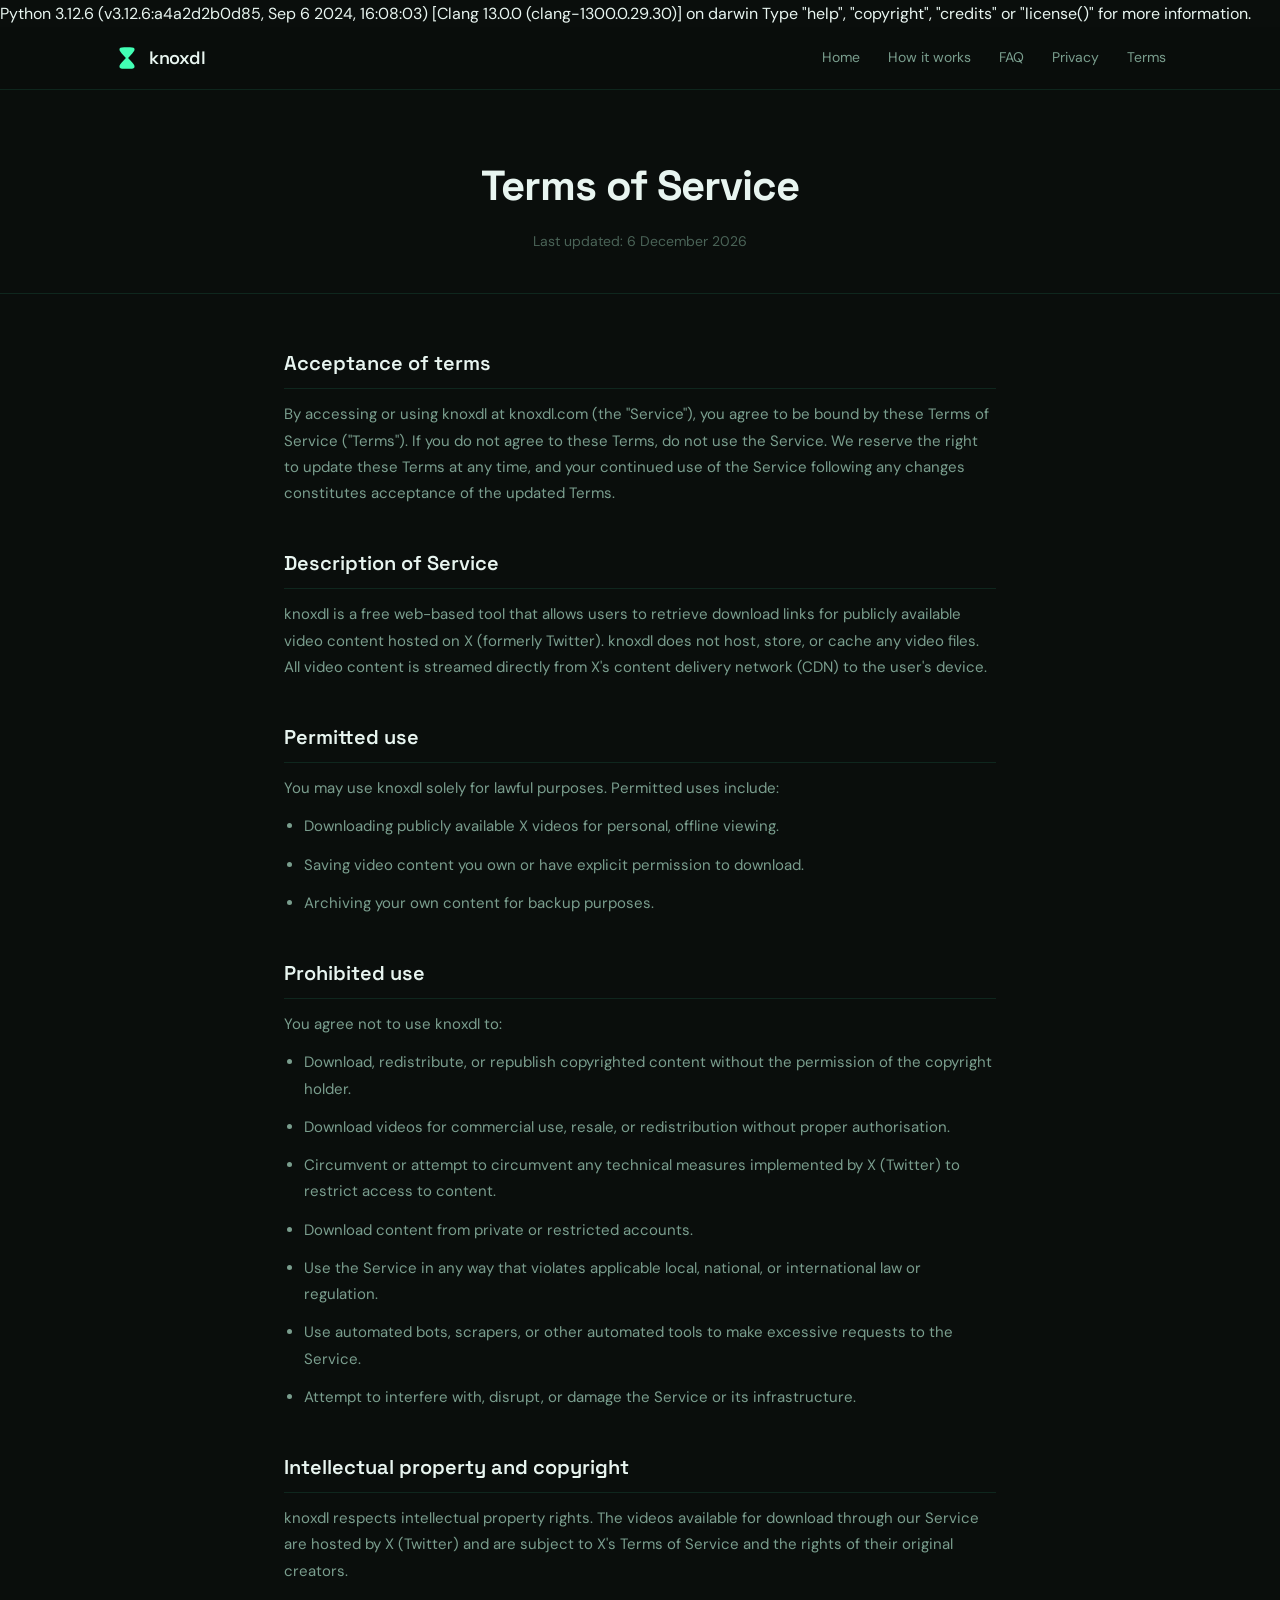
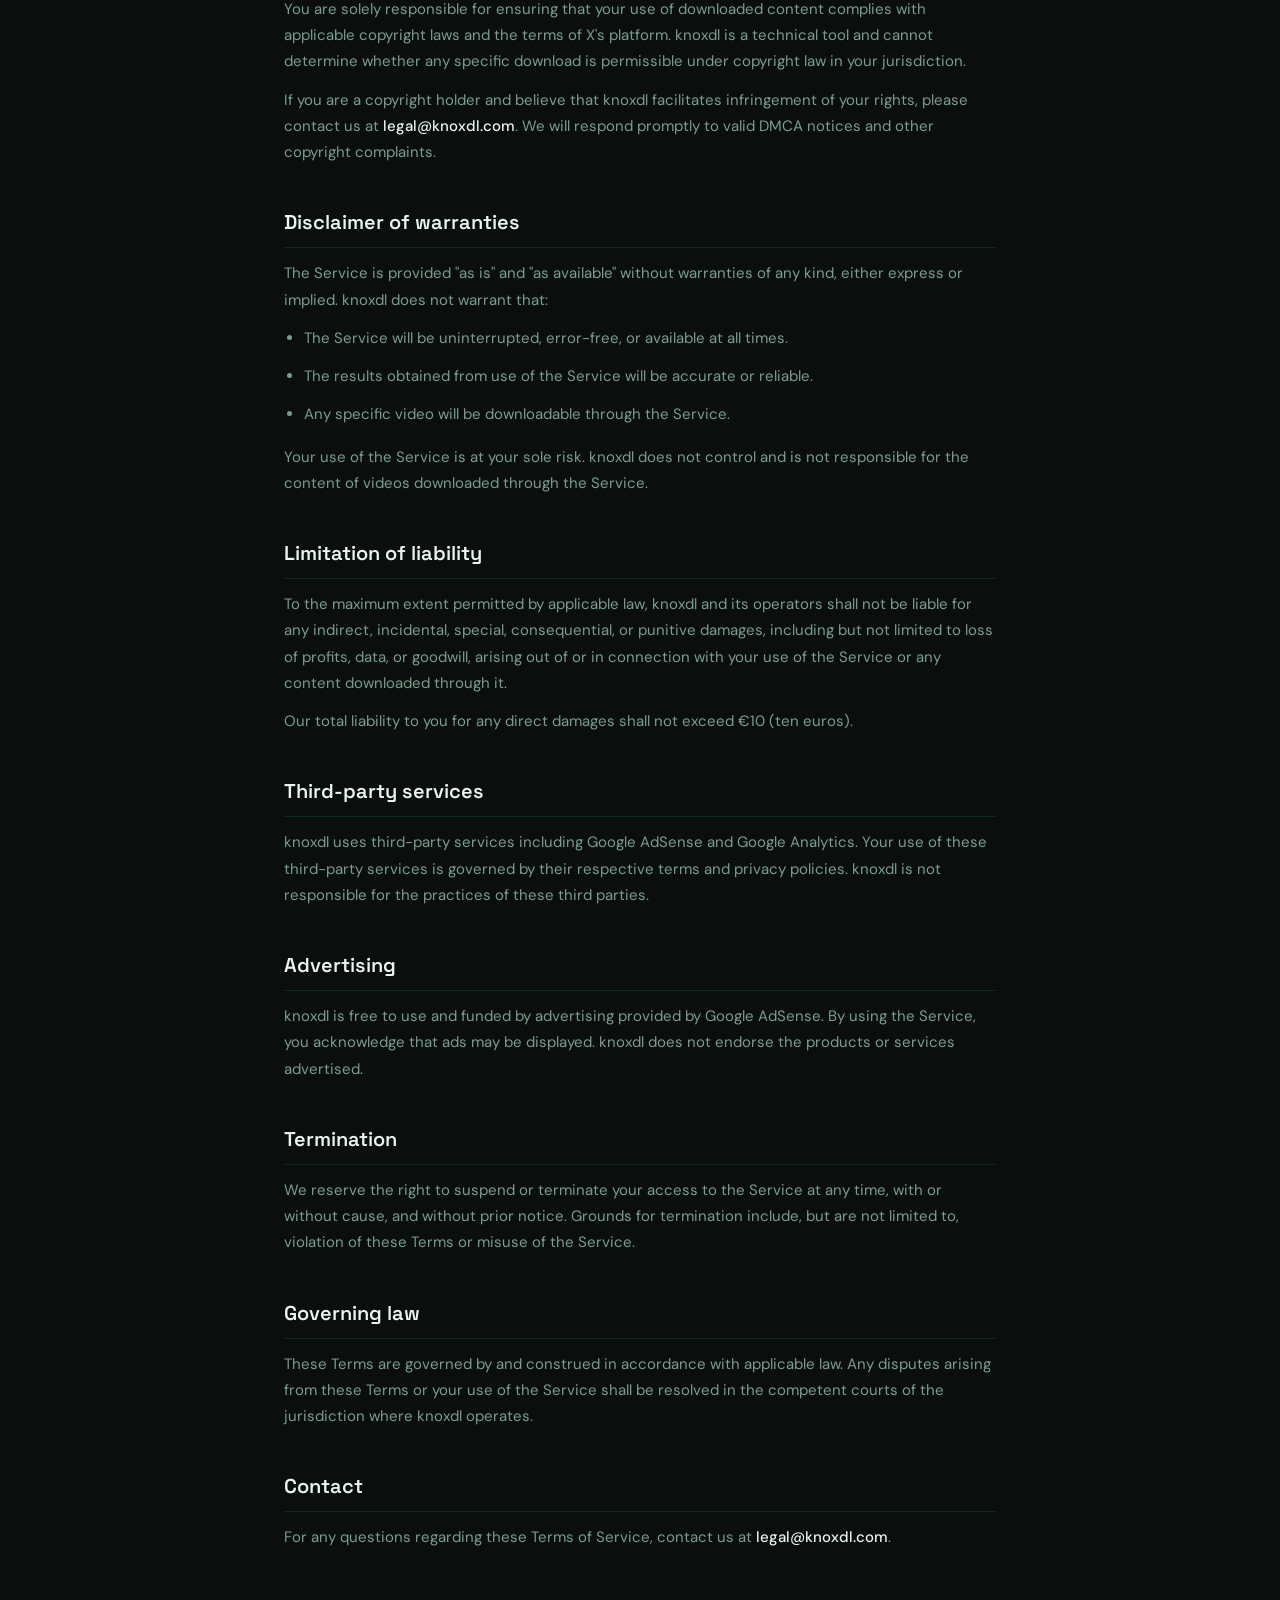
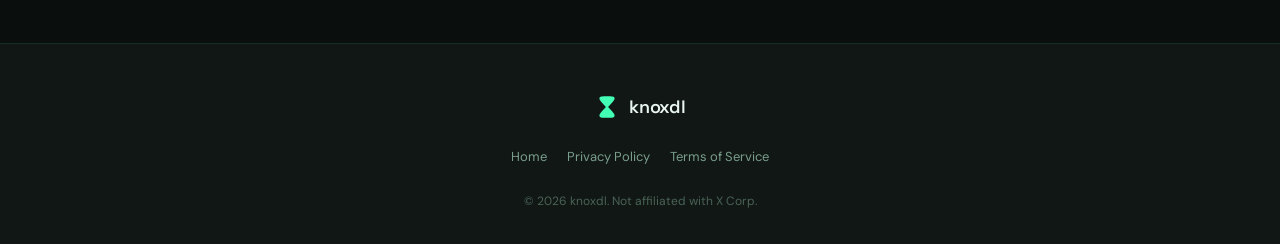
==== terms.html @ 72171e68 "Add files via upload" ====
Python 3.12.6 (v3.12.6:a4a2d2b0d85, Sep  6 2024, 16:08:03) [Clang 13.0.0 (clang-1300.0.29.30)] on darwin
Type "help", "copyright", "credits" or "license()" for more information.
<!DOCTYPE html>
<html lang="en">
<head>
  <meta charset="UTF-8" />
  <meta name="viewport" content="width=device-width, initial-scale=1.0" />
  <title>Terms of Service – knoxdl</title>
  <meta name="description" content="knoxdl Terms of Service — rules and conditions for using our free X video downloader." />
  <link rel="canonical" href="https://knoxdl.com/terms.html" />
  <link rel="icon" type="image/svg+xml" href="data:image/svg+xml,%3Csvg viewBox='0 0 24 24' fill='none' xmlns='http://www.w3.org/2000/svg'%3E%3Cpath d='M5.19825 3.29918C5.80046 2 7.86697 2 12 2C16.133 2 18.1995 2 18.8017 3.29918C18.8535 3.41086 18.8972 3.52686 18.9323 3.6461C19.3414 5.0333 17.8802 6.64111 14.9577 9.85674L13 12L14.9577 14.1433C17.8802 17.3589 19.3414 18.9667 18.9323 20.3539C18.8972 20.4731 18.8535 20.5891 18.8017 20.7008C18.1995 22 16.133 22 12 22C7.86697 22 5.80046 22 5.19825 20.7008C5.14649 20.5891 5.10282 20.4731 5.06765 20.3539C4.65857 18.9667 6.11981 17.3589 9.0423 14.1433L11 12L9.0423 9.85674C6.11981 6.64111 4.65857 5.0333 5.06765 3.6461C5.10282 3.52686 5.14649 3.41086 5.19825 3.29918Z' fill='%2342ffb5'/%3E%3C/svg%3E" />
  <link href="https://fonts.googleapis.com/css2?family=DM+Sans:wght@300;400;500;600&family=Space+Grotesk:wght@400;500;600;700&display=swap" rel="stylesheet" />
  <link rel="stylesheet" href="style.css" />
</head>
<body>

  <nav class="navbar">
    <div class="nav-inner">
      <a href="/" class="brand">
        <svg viewBox="0 0 24 24" fill="none" xmlns="http://www.w3.org/2000/svg" class="brand-logo">
          <path d="M5.19825 3.29918C5.80046 2 7.86697 2 12 2C16.133 2 18.1995 2 18.8017 3.29918C18.8535 3.41086 18.8972 3.52686 18.9323 3.6461C19.3414 5.0333 17.8802 6.64111 14.9577 9.85674L13 12L14.9577 14.1433C17.8802 17.3589 19.3414 18.9667 18.9323 20.3539C18.8972 20.4731 18.8535 20.5891 18.8017 20.7008C18.1995 22 16.133 22 12 22C7.86697 22 5.80046 22 5.19825 20.7008C5.14649 20.5891 5.10282 20.4731 5.06765 20.3539C4.65857 18.9667 6.11981 17.3589 9.0423 14.1433L11 12L9.0423 9.85674C6.11981 6.64111 4.65857 5.0333 5.06765 3.6461C5.10282 3.52686 5.14649 3.41086 5.19825 3.29918Z" fill="#42ffb5"/>
        </svg>
        <span class="brand-name">knoxdl</span>
      </a>
      <div class="nav-links">
        <a href="/">Home</a>
        <a href="/#how-to-use">How it works</a>
        <a href="/#faq">FAQ</a>
        <a href="privacy.html">Privacy</a>
        <a href="terms.html">Terms</a>
      </div>
    </div>
  </nav>

  <div class="page-hero">
    <div class="container">
      <h1>Terms of Service</h1>
      <p>Last updated: <span id="lastUpdated"></span></p>
    </div>
  </div>

  <div class="page-content">

    <h2>Acceptance of terms</h2>
    <p>By accessing or using knoxdl at knoxdl.com (the "Service"), you agree to be bound by these Terms of Service ("Terms"). If you do not agree to these Terms, do not use the Service. We reserve the right to update these Terms at any time, and your continued use of the Service following any changes constitutes acceptance of the updated Terms.</p>

    <h2>Description of Service</h2>
    <p>knoxdl is a free web-based tool that allows users to retrieve download links for publicly available video content hosted on X (formerly Twitter). knoxdl does not host, store, or cache any video files. All video content is streamed directly from X's content delivery network (CDN) to the user's device.</p>

    <h2>Permitted use</h2>
    <p>You may use knoxdl solely for lawful purposes. Permitted uses include:</p>
    <ul>
      <li>Downloading publicly available X videos for personal, offline viewing.</li>
      <li>Saving video content you own or have explicit permission to download.</li>
      <li>Archiving your own content for backup purposes.</li>
    </ul>

    <h2>Prohibited use</h2>
    <p>You agree not to use knoxdl to:</p>
    <ul>
      <li>Download, redistribute, or republish copyrighted content without the permission of the copyright holder.</li>
      <li>Download videos for commercial use, resale, or redistribution without proper authorisation.</li>
      <li>Circumvent or attempt to circumvent any technical measures implemented by X (Twitter) to restrict access to content.</li>
      <li>Download content from private or restricted accounts.</li>
      <li>Use the Service in any way that violates applicable local, national, or international law or regulation.</li>
      <li>Use automated bots, scrapers, or other automated tools to make excessive requests to the Service.</li>
      <li>Attempt to interfere with, disrupt, or damage the Service or its infrastructure.</li>
    </ul>

    <h2>Intellectual property and copyright</h2>
    <p>knoxdl respects intellectual property rights. The videos available for download through our Service are hosted by X (Twitter) and are subject to X's Terms of Service and the rights of their original creators.</p>
    <p>You are solely responsible for ensuring that your use of downloaded content complies with applicable copyright laws and the terms of X's platform. knoxdl is a technical tool and cannot determine whether any specific download is permissible under copyright law in your jurisdiction.</p>
    <p>If you are a copyright holder and believe that knoxdl facilitates infringement of your rights, please contact us at <strong>legal@knoxdl.com</strong>. We will respond promptly to valid DMCA notices and other copyright complaints.</p>

    <h2>Disclaimer of warranties</h2>
    <p>The Service is provided "as is" and "as available" without warranties of any kind, either express or implied. knoxdl does not warrant that:</p>
    <ul>
      <li>The Service will be uninterrupted, error-free, or available at all times.</li>
      <li>The results obtained from use of the Service will be accurate or reliable.</li>
      <li>Any specific video will be downloadable through the Service.</li>
    </ul>
    <p>Your use of the Service is at your sole risk. knoxdl does not control and is not responsible for the content of videos downloaded through the Service.</p>

    <h2>Limitation of liability</h2>
    <p>To the maximum extent permitted by applicable law, knoxdl and its operators shall not be liable for any indirect, incidental, special, consequential, or punitive damages, including but not limited to loss of profits, data, or goodwill, arising out of or in connection with your use of the Service or any content downloaded through it.</p>
    <p>Our total liability to you for any direct damages shall not exceed €10 (ten euros).</p>

    <h2>Third-party services</h2>
    <p>knoxdl uses third-party services including Google AdSense and Google Analytics. Your use of these third-party services is governed by their respective terms and privacy policies. knoxdl is not responsible for the practices of these third parties.</p>

    <h2>Advertising</h2>
    <p>knoxdl is free to use and funded by advertising provided by Google AdSense. By using the Service, you acknowledge that ads may be displayed. knoxdl does not endorse the products or services advertised.</p>

    <h2>Termination</h2>
    <p>We reserve the right to suspend or terminate your access to the Service at any time, with or without cause, and without prior notice. Grounds for termination include, but are not limited to, violation of these Terms or misuse of the Service.</p>

    <h2>Governing law</h2>
    <p>These Terms are governed by and construed in accordance with applicable law. Any disputes arising from these Terms or your use of the Service shall be resolved in the competent courts of the jurisdiction where knoxdl operates.</p>

    <h2>Contact</h2>
    <p>For any questions regarding these Terms of Service, contact us at <strong>legal@knoxdl.com</strong>.</p>

  </div>

  <footer class="footer">
    <div class="container footer-inner">
      <div class="footer-brand">
        <a href="/" class="brand">
          <svg viewBox="0 0 24 24" fill="none" xmlns="http://www.w3.org/2000/svg" class="brand-logo">
            <path d="M5.19825 3.29918C5.80046 2 7.86697 2 12 2C16.133 2 18.1995 2 18.8017 3.29918C18.8535 3.41086 18.8972 3.52686 18.9323 3.6461C19.3414 5.0333 17.8802 6.64111 14.9577 9.85674L13 12L14.9577 14.1433C17.8802 17.3589 19.3414 18.9667 18.9323 20.3539C18.8972 20.4731 18.8535 20.5891 18.8017 20.7008C18.1995 22 16.133 22 12 22C7.86697 22 5.80046 22 5.19825 20.7008C5.14649 20.5891 5.10282 20.4731 5.06765 20.3539C4.65857 18.9667 6.11981 17.3589 9.0423 14.1433L11 12L9.0423 9.85674C6.11981 6.64111 4.65857 5.0333 5.06765 3.6461C5.10282 3.52686 5.14649 3.41086 5.19825 3.29918Z" fill="#42ffb5"/>
          </svg>
          <span class="brand-name">knoxdl</span>
        </a>
      </div>
      <div class="footer-links">
        <a href="/">Home</a>
        <a href="privacy.html">Privacy Policy</a>
        <a href="terms.html">Terms of Service</a>
      </div>
      <p class="footer-legal">© <span id="year"></span> knoxdl. Not affiliated with X Corp.</p>
    </div>
  </footer>

  <script>
    document.getElementById('year').textContent = new Date().getFullYear();
    document.getElementById('lastUpdated').textContent = new Date().toLocaleDateString('en-GB', { year: 'numeric', month: 'long', day: 'numeric' });
  </script>
</body>
</html>
---- style.css ----
/* ===== KNOXDL STYLESHEET ===== */
/* Inspired by Hyperliquid.xyz — dark bg, #42ffb5 accent green, clean typography */

:root {
  --bg: #0a0e0c;
  --bg-surface: #111714;
  --bg-card: #141a17;
  --bg-card-hover: #1a2320;
  --border: rgba(66,255,181,0.1);
  --border-strong: rgba(66,255,181,0.2);
  --accent: #42ffb5;
  --accent-dim: rgba(66,255,181,0.12);
  --accent-glow: rgba(66,255,181,0.06);
  --text-primary: #e8f5f0;
  --text-secondary: #7a9e8e;
  --text-muted: #4a6357;
  --font-display: 'Space Grotesk', sans-serif;
  --font-body: 'DM Sans', sans-serif;
  --radius: 12px;
  --radius-sm: 8px;
  --radius-lg: 18px;
  --max-w: 1100px;
}

*, *::before, *::after { box-sizing: border-box; margin: 0; padding: 0; }

html { scroll-behavior: smooth; }

body {
  background: var(--bg);
  color: var(--text-primary);
  font-family: var(--font-body);
  font-size: 16px;
  line-height: 1.7;
  -webkit-font-smoothing: antialiased;
}

/* ===== SCROLLBAR ===== */
::-webkit-scrollbar { width: 6px; }
::-webkit-scrollbar-track { background: var(--bg); }
::-webkit-scrollbar-thumb { background: var(--border-strong); border-radius: 3px; }

/* ===== LAYOUT ===== */
.container {
  max-width: var(--max-w);
  margin: 0 auto;
  padding: 0 24px;
}

/* ===== NAVBAR ===== */
.navbar {
  position: sticky;
  top: 0;
  z-index: 100;
  background: rgba(10,14,12,0.88);
  backdrop-filter: blur(18px);
  -webkit-backdrop-filter: blur(18px);
  border-bottom: 1px solid var(--border);
}

.nav-inner {
  max-width: var(--max-w);
  margin: 0 auto;
  padding: 0 24px;
  height: 62px;
  display: flex;
  align-items: center;
  justify-content: space-between;
}

.brand {
  display: flex;
  align-items: center;
  gap: 9px;
  text-decoration: none;
  flex-shrink: 0;
}

.brand-logo {
  width: 26px;
  height: 26px;
  flex-shrink: 0;
}

.brand-name {
  font-family: var(--font-display);
  font-size: 18px;
  font-weight: 600;
  color: var(--text-primary);
  letter-spacing: -0.3px;
}

.nav-links {
  display: flex;
  align-items: center;
  gap: 28px;
}

.nav-links a {
  color: var(--text-secondary);
  text-decoration: none;
  font-size: 14px;
  font-weight: 400;
  transition: color 0.2s;
}

.nav-links a:hover { color: var(--accent); }

.nav-hamburger {
  display: none;
  flex-direction: column;
  gap: 5px;
  background: none;
  border: none;
  cursor: pointer;
  padding: 4px;
}

.nav-hamburger span {
  display: block;
  width: 22px;
  height: 2px;
  background: var(--text-secondary);
  border-radius: 2px;
  transition: 0.2s;
}

.nav-mobile {
  display: none;
  flex-direction: column;
  padding: 12px 24px 20px;
  gap: 2px;
  border-top: 1px solid var(--border);
}

.nav-mobile a {
  color: var(--text-secondary);
  text-decoration: none;
  font-size: 15px;
  padding: 10px 0;
  border-bottom: 1px solid var(--border);
  transition: color 0.2s;
}

.nav-mobile a:hover { color: var(--accent); }
.nav-mobile.open { display: flex; }

/* ===== HERO ===== */
.hero {
  position: relative;
  padding: 80px 0 72px;
  overflow: hidden;
  text-align: center;
}

.hero-glow {
  position: absolute;
  top: -120px;
  left: 50%;
  transform: translateX(-50%);
  width: 700px;
  height: 500px;
  background: radial-gradient(ellipse at center, rgba(66,255,181,0.07) 0%, transparent 70%);
  pointer-events: none;
}

.hero-badge {
  display: inline-block;
  background: var(--accent-dim);
  color: var(--accent);
  border: 1px solid var(--border-strong);
  border-radius: 100px;
  font-size: 12px;
  font-weight: 500;
  letter-spacing: 0.5px;
  padding: 5px 14px;
  margin-bottom: 24px;
  text-transform: uppercase;
}

.hero-title {
  font-family: var(--font-display);
  font-size: clamp(32px, 5vw, 58px);
  font-weight: 700;
  line-height: 1.1;
  letter-spacing: -1.5px;
  color: var(--text-primary);
  margin-bottom: 18px;
}

.hero-title .accent { color: var(--accent); }

.hero-sub {
  color: var(--text-secondary);
  font-size: 17px;
  max-width: 540px;
  margin: 0 auto 40px;
  line-height: 1.65;
}

/* ===== DOWNLOADER CARD ===== */
.downloader-card {
  background: var(--bg-card);
  border: 1px solid var(--border-strong);
  border-radius: var(--radius-lg);
  padding: 28px;
  max-width: 680px;
  margin: 0 auto;
  box-shadow: 0 0 0 1px rgba(66,255,181,0.04), 0 20px 60px rgba(0,0,0,0.4);
}

.input-row {
  display: flex;
  gap: 10px;
}

.url-input {
  flex: 1;
  background: var(--bg-surface);
  border: 1px solid var(--border-strong);
  border-radius: var(--radius-sm);
  color: var(--text-primary);
  font-family: var(--font-body);
  font-size: 14px;
  padding: 12px 16px;
  outline: none;
  transition: border-color 0.2s, box-shadow 0.2s;
  min-width: 0;
}

.url-input::placeholder { color: var(--text-muted); }

.url-input:focus {
  border-color: var(--accent);
  box-shadow: 0 0 0 3px rgba(66,255,181,0.08);
}

.btn-primary {
  display: flex;
  align-items: center;
  gap: 8px;
  background: var(--accent);
  color: #071209;
  font-family: var(--font-display);
  font-size: 14px;
  font-weight: 600;
  border: none;
  border-radius: var(--radius-sm);
  padding: 12px 22px;
  cursor: pointer;
  white-space: nowrap;
  transition: background 0.18s, transform 0.12s;
  flex-shrink: 0;
}

.btn-primary:hover { background: #62ffbf; }
.btn-primary:active { transform: scale(0.97); }

/* ===== STATUS / RESULTS ===== */
.status-area {
  margin-top: 20px;
  display: flex;
  align-items: center;
  gap: 12px;
}

.spinner {
  width: 20px;
  height: 20px;
  border: 2px solid var(--border-strong);
  border-top-color: var(--accent);
  border-radius: 50%;
  animation: spin 0.75s linear infinite;
  flex-shrink: 0;
}

@keyframes spin { to { transform: rotate(360deg); } }

.status-text {
  color: var(--text-secondary);
  font-size: 14px;
}

.quality-results { margin-top: 20px; }

.quality-label {
  font-size: 13px;
  color: var(--text-muted);
  margin-bottom: 10px;
  text-transform: uppercase;
  letter-spacing: 0.5px;
  font-weight: 500;
}

.quality-buttons {
  display: flex;
  flex-wrap: wrap;
  gap: 10px;
}

.quality-btn {
  display: flex;
  align-items: center;
  gap: 8px;
  background: var(--bg-surface);
  border: 1px solid var(--border-strong);
  border-radius: var(--radius-sm);
  color: var(--text-primary);
  font-family: var(--font-body);
  font-size: 13px;
  font-weight: 500;
  padding: 10px 16px;
  cursor: pointer;
  text-decoration: none;
  transition: border-color 0.2s, background 0.2s;
}

.quality-btn:hover {
  border-color: var(--accent);
  background: var(--accent-dim);
  color: var(--accent);
}

.quality-btn.best {
  border-color: var(--accent);
  color: var(--accent);
}

.quality-btn .badge {
  background: var(--accent);
  color: #071209;
  font-size: 10px;
  font-weight: 700;
  padding: 2px 6px;
  border-radius: 4px;
  text-transform: uppercase;
  letter-spacing: 0.3px;
}

.error-msg {
  margin-top: 16px;
  background: rgba(226,75,74,0.1);
  border: 1px solid rgba(226,75,74,0.3);
  border-radius: var(--radius-sm);
  padding: 12px 16px;
  color: #f09595;
  font-size: 14px;
}

.disclaimer {
  color: var(--text-muted);
  font-size: 12px;
  margin-top: 20px;
  text-align: center;
}

/* ===== AD SLOTS ===== */
.ad-slot {
  padding: 16px 0;
  text-align: center;
  min-height: 100px;
}

/* ===== SECTIONS ===== */
.section { padding: 80px 0; }
.section-alt { background: var(--bg-surface); }

.section-header {
  text-align: center;
  margin-bottom: 52px;
}

.section-header h2 {
  font-family: var(--font-display);
  font-size: clamp(24px, 3.5vw, 38px);
  font-weight: 600;
  letter-spacing: -0.8px;
  color: var(--text-primary);
  margin-bottom: 12px;
}

.section-header p {
  color: var(--text-secondary);
  font-size: 16px;
  max-width: 480px;
  margin: 0 auto;
}

/* ===== STEPS GRID ===== */
.steps-grid {
  display: grid;
  grid-template-columns: repeat(auto-fit, minmax(280px, 1fr));
  gap: 20px;
}

.step-card {
  background: var(--bg-card);
  border: 1px solid var(--border);
  border-radius: var(--radius);
  padding: 28px 24px;
  position: relative;
  transition: border-color 0.25s, background 0.25s;
}

.step-card:hover {
  border-color: var(--border-strong);
  background: var(--bg-card-hover);
}

.step-num {
  font-family: var(--font-display);
  font-size: 42px;
  font-weight: 700;
  color: var(--accent-dim);
  line-height: 1;
  margin-bottom: 14px;
  background: linear-gradient(135deg, var(--accent) 0%, rgba(66,255,181,0.3) 100%);
  -webkit-background-clip: text;
  -webkit-text-fill-color: transparent;
  background-clip: text;
}

.step-card h3 {
  font-family: var(--font-display);
  font-size: 17px;
  font-weight: 600;
  color: var(--text-primary);
  margin-bottom: 10px;
}

.step-card p {
  color: var(--text-secondary);
  font-size: 14px;
  line-height: 1.65;
}

/* ===== FEATURES GRID ===== */
.features-grid {
  display: grid;
  grid-template-columns: repeat(auto-fit, minmax(260px, 1fr));
  gap: 20px;
}

.feature-card {
  background: var(--bg-card);
  border: 1px solid var(--border);
  border-radius: var(--radius);
  padding: 24px;
  transition: border-color 0.25s, background 0.25s;
}

.feature-card:hover {
  border-color: var(--border-strong);
  background: var(--bg-card-hover);
}

.feature-icon {
  width: 42px;
  height: 42px;
  background: var(--accent-glow);
  border: 1px solid var(--border);
  border-radius: var(--radius-sm);
  display: flex;
  align-items: center;
  justify-content: center;
  margin-bottom: 14px;
}

.feature-icon svg {
  width: 20px;
  height: 20px;
}

.feature-card h3 {
  font-family: var(--font-display);
  font-size: 15px;
  font-weight: 600;
  color: var(--text-primary);
  margin-bottom: 8px;
}

.feature-card p {
  color: var(--text-secondary);
  font-size: 14px;
  line-height: 1.65;
}

/* ===== PROSE ===== */
.prose-section {
  max-width: 720px;
  margin: 0 auto;
}

.prose-section h2 {
  font-family: var(--font-display);
  font-size: 22px;
  font-weight: 600;
  letter-spacing: -0.4px;
  color: var(--text-primary);
  margin-top: 40px;
  margin-bottom: 14px;
}

.prose-section h2:first-child { margin-top: 0; }

.prose-section p {
  color: var(--text-secondary);
  font-size: 15px;
  line-height: 1.75;
  margin-bottom: 16px;
}

.prose-section a { color: var(--accent); text-decoration: none; }
.prose-section a:hover { text-decoration: underline; }

/* ===== FAQ ===== */
.faq-list {
  max-width: 720px;
  margin: 0 auto;
  display: flex;
  flex-direction: column;
  gap: 2px;
}

.faq-item {
  border: 1px solid var(--border);
  border-radius: var(--radius-sm);
  overflow: hidden;
  transition: border-color 0.2s;
}

.faq-item:has(.faq-a.open) { border-color: var(--border-strong); }

.faq-q {
  width: 100%;
  background: var(--bg-card);
  border: none;
  color: var(--text-primary);
  font-family: var(--font-body);
  font-size: 15px;
  font-weight: 500;
  padding: 18px 20px;
  cursor: pointer;
  display: flex;
  align-items: center;
  justify-content: space-between;
  gap: 12px;
  text-align: left;
  transition: background 0.2s;
}

.faq-q:hover { background: var(--bg-card-hover); }

.faq-arrow {
  width: 16px;
  height: 16px;
  stroke: var(--text-muted);
  flex-shrink: 0;
  transition: transform 0.25s;
}

.faq-a {
  max-height: 0;
  overflow: hidden;
  transition: max-height 0.3s ease, padding 0.3s ease;
  background: var(--bg-surface);
}

.faq-a.open { max-height: 400px; }

.faq-a p {
  padding: 14px 20px 18px;
  color: var(--text-secondary);
  font-size: 14px;
  line-height: 1.7;
}

.faq-a a { color: var(--accent); text-decoration: none; }
.faq-a a:hover { text-decoration: underline; }

.faq-q.active .faq-arrow { transform: rotate(180deg); }

/* ===== FOOTER ===== */
.footer {
  background: var(--bg-surface);
  border-top: 1px solid var(--border);
  padding: 48px 0 32px;
}

.footer-inner {
  display: flex;
  flex-direction: column;
  align-items: center;
  text-align: center;
  gap: 24px;
}

.footer-tagline {
  color: var(--text-muted);
  font-size: 13px;
  margin-top: 6px;
}

.footer-links {
  display: flex;
  flex-wrap: wrap;
  justify-content: center;
  gap: 20px;
}

.footer-links a {
  color: var(--text-secondary);
  text-decoration: none;
  font-size: 13px;
  transition: color 0.2s;
}

.footer-links a:hover { color: var(--accent); }

.footer-legal {
  color: var(--text-muted);
  font-size: 12px;
  max-width: 600px;
  line-height: 1.6;
}

.footer-legal a { color: var(--text-secondary); text-decoration: none; }
.footer-legal a:hover { color: var(--accent); }

/* ===== INNER PAGES (privacy, terms) ===== */
.page-hero {
  padding: 60px 0 40px;
  border-bottom: 1px solid var(--border);
  text-align: center;
}

.page-hero h1 {
  font-family: var(--font-display);
  font-size: clamp(26px, 4vw, 42px);
  font-weight: 700;
  letter-spacing: -1px;
  margin-bottom: 8px;
}

.page-hero p {
  color: var(--text-muted);
  font-size: 14px;
}

.page-content {
  max-width: 760px;
  margin: 0 auto;
  padding: 52px 24px 80px;
}

.page-content h2 {
  font-family: var(--font-display);
  font-size: 20px;
  font-weight: 600;
  color: var(--text-primary);
  margin-top: 40px;
  margin-bottom: 12px;
  padding-bottom: 8px;
  border-bottom: 1px solid var(--border);
}

.page-content h2:first-child { margin-top: 0; }

.page-content p, .page-content li {
  color: var(--text-secondary);
  font-size: 15px;
  line-height: 1.75;
  margin-bottom: 12px;
}

.page-content ul {
  padding-left: 20px;
  margin-bottom: 16px;
}

.page-content a { color: var(--accent); text-decoration: none; }
.page-content a:hover { text-decoration: underline; }

.page-content strong { color: var(--text-primary); font-weight: 500; }

/* ===== RESPONSIVE ===== */
@media (max-width: 640px) {
  .nav-links { display: none; }
  .nav-hamburger { display: flex; }

  .hero { padding: 52px 0 48px; }

  .downloader-card { padding: 20px 16px; }

  .input-row { flex-direction: column; }

  .btn-primary { width: 100%; justify-content: center; }

  .section { padding: 52px 0; }

  .steps-grid { grid-template-columns: 1fr; }
  .features-grid { grid-template-columns: 1fr; }
}
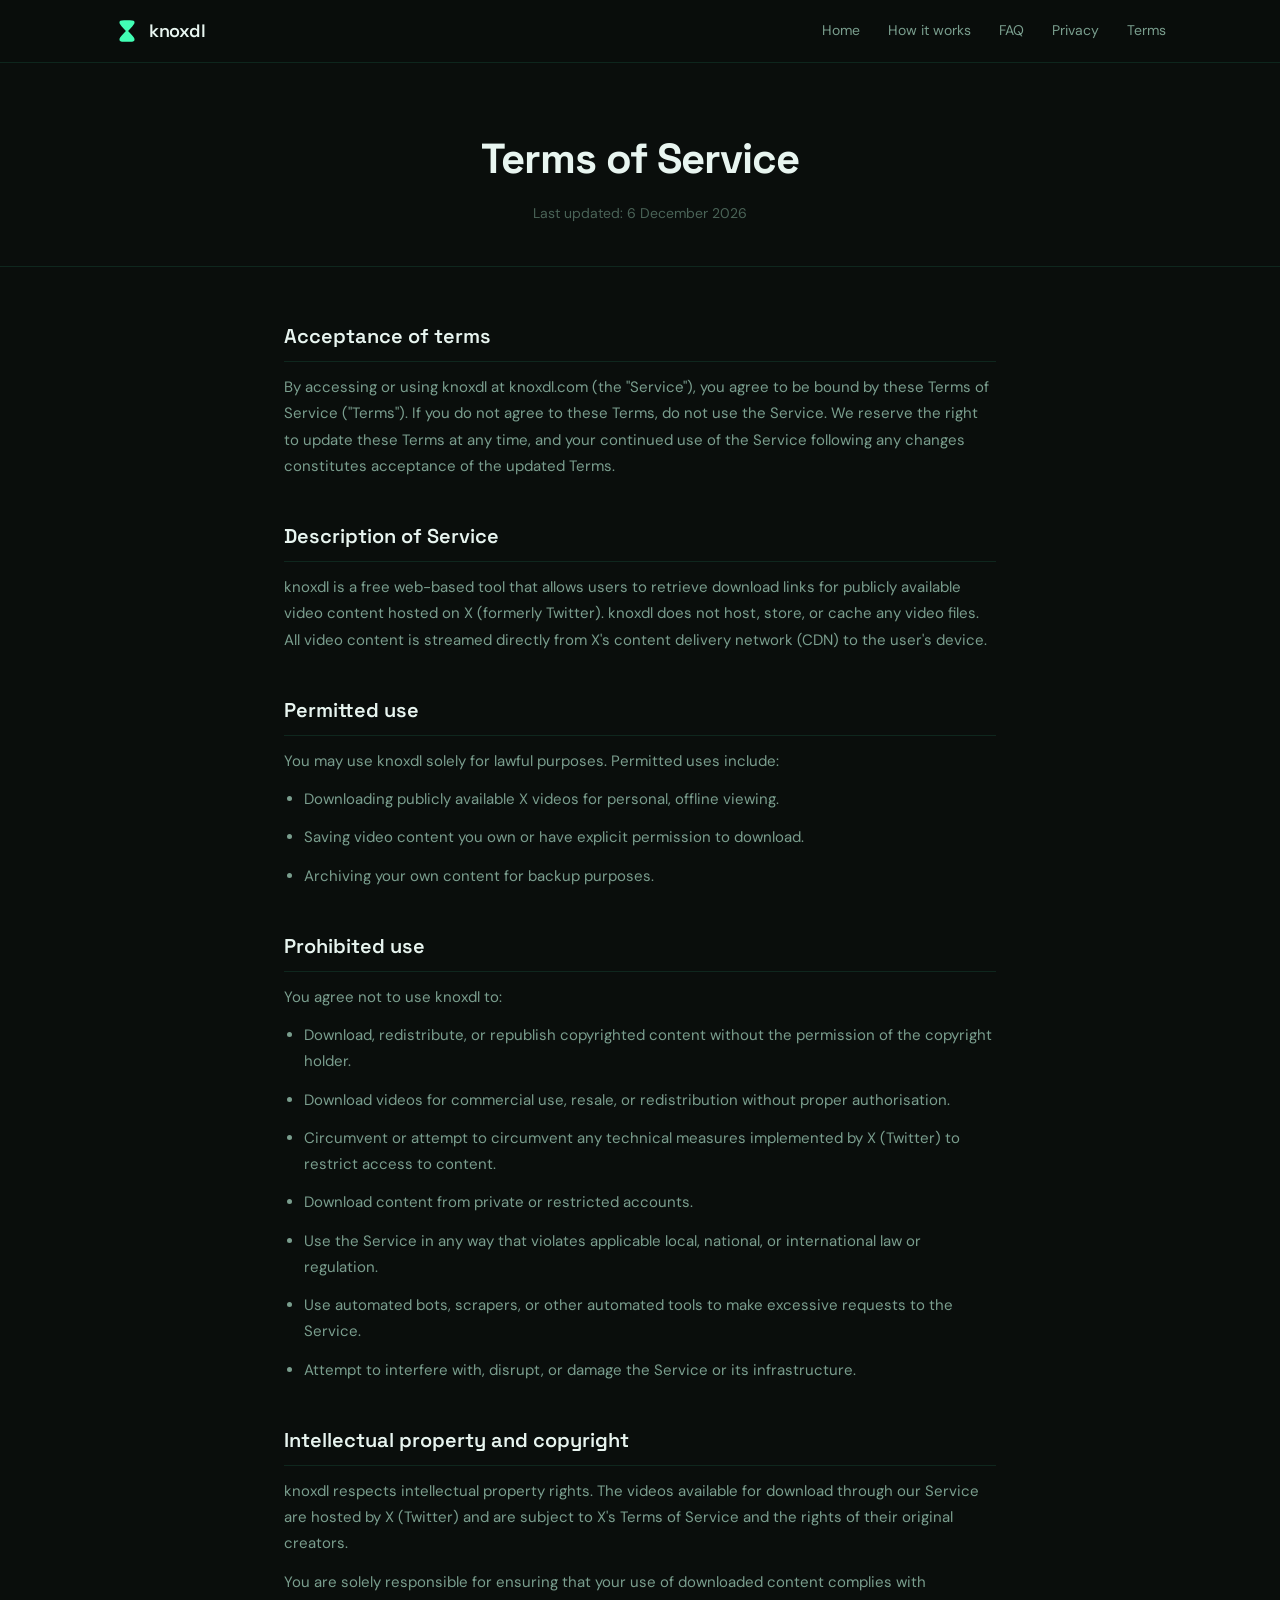
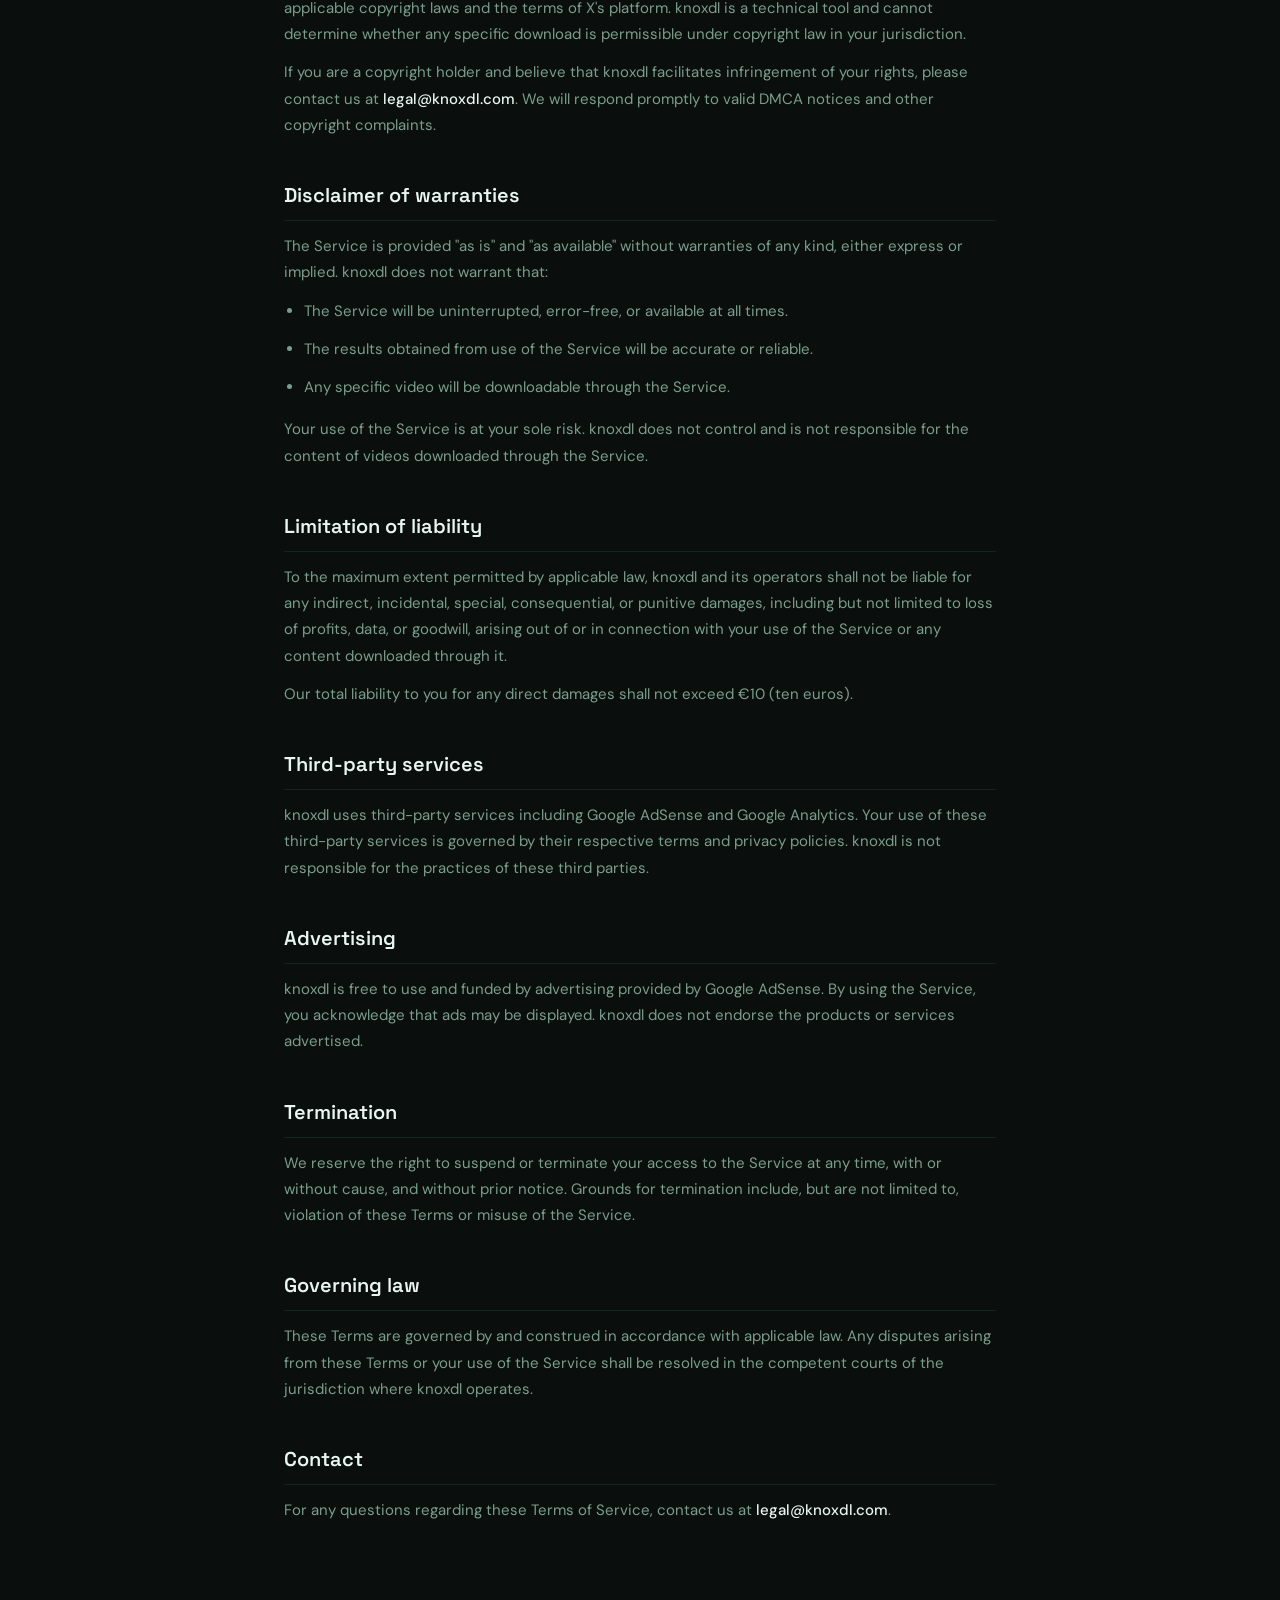
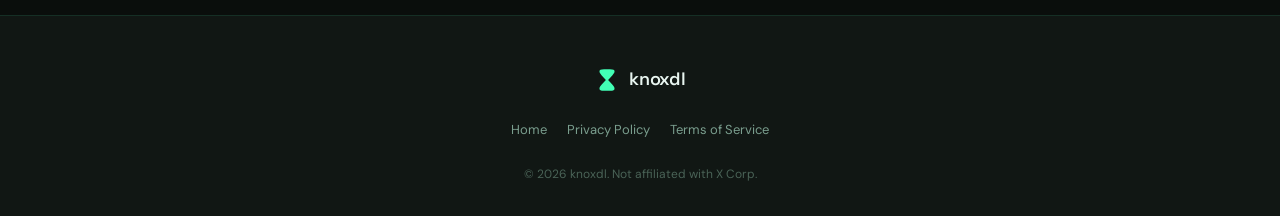
==== commit e9dcf5ff: "Update terms.html" ====
--- a/terms.html
+++ b/terms.html
@@ -1,5 +1,3 @@
-Python 3.12.6 (v3.12.6:a4a2d2b0d85, Sep  6 2024, 16:08:03) [Clang 13.0.0 (clang-1300.0.29.30)] on darwin
-Type "help", "copyright", "credits" or "license()" for more information.
 <!DOCTYPE html>
 <html lang="en">
 <head>
